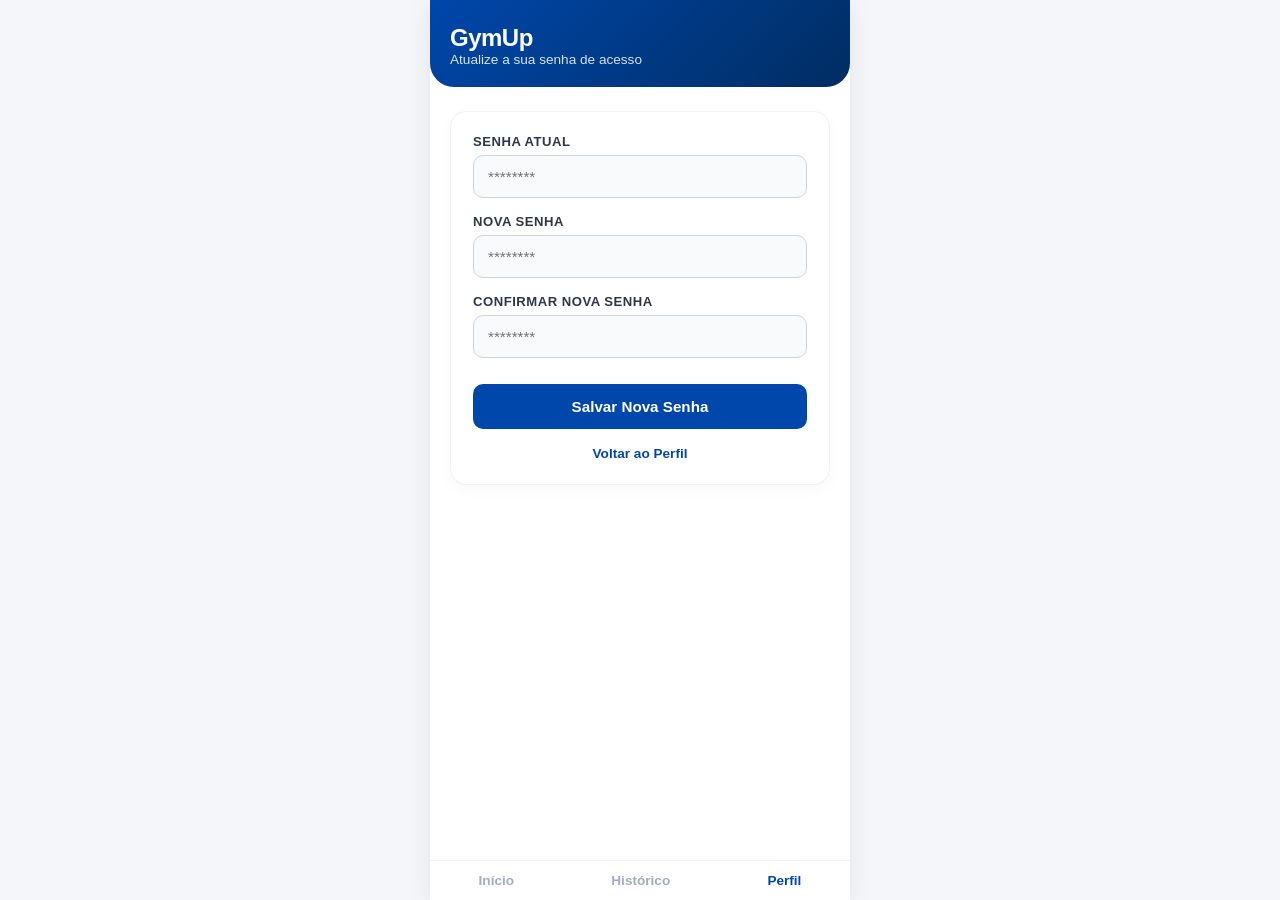
==== alterarSenha.html @ eb1a9b6b "Implementa sistema de votação, cálculo de tempo e autenticação" ====
﻿<!DOCTYPE html>
<html lang="pt-BR">
<head>
    <meta charset="UTF-8">
    <meta name="viewport" content="width=device-width, initial-scale=1.0">
    <title>GymUp - Alterar Senha</title>
    <link rel="stylesheet" href="style.css">
</head>
<body>

    <div class="app-container">
        <header class="app-header dashboard-header">
            <div class="logo-container" style="justify-content: flex-start; margin-bottom: 0;">
                <h1>GymUp</h1>
            </div>
            <p>Atualize a sua senha de acesso</p>
        </header>

        <main class="app-content">
            <div class="search-card">
                <!-- Caixa de Alerta Dinâmica para Feedback -->
                <div id="alerta-feedback" class="alerta-feedback"></div>

                <form action="processar_alterar_senha.php" method="POST">
                    <div class="input-group">
                        <label for="senha_atual">Senha Atual</label>
                        <input type="password" id="senha_atual" name="senha_atual" placeholder="********" required>
                    </div>

                    <div class="input-group">
                        <label for="nova_senha">Nova Senha</label>
                        <input type="password" id="nova_senha" name="nova_senha" placeholder="********" required>
                    </div>

                    <div class="input-group">
                        <label for="confirma_nova_senha">Confirmar Nova Senha</label>
                        <input type="password" id="confirma_nova_senha" name="confirma_nova_senha" placeholder="********" required>
                    </div>

                    <button type="submit" class="btn-primary" style="margin-top: 10px;">Salvar Nova Senha</button>
                </form>

                <div class="card-footer-link" style="margin-top: 15px;">
                    <a href="perfil.html">Voltar ao Perfil</a>
                </div>
            </div>
        </main>

        <nav class="bottom-nav">
            <a href="index.html" class="nav-item">Início</a>
            <a href="historico.html" class="nav-item">Histórico</a>
            <a href="perfil.html" class="nav-item active">Perfil</a>
        </nav>
    </div>

    <script>// Script para ler a URL e exibir o alerta correto estilizado pelo style.css
        const urlParams = new URLSearchParams(window.location.search);
        const status = urlParams.get('status');
        const alertaBox = document.getElementById('alerta-feedback');

        if (status === 'sucesso') {
            alertaBox.style.display = 'block';
            alertaBox.className = 'alerta-feedback sucesso';
            alertaBox.innerText = 'Senha alterada e salva com sucesso no banco de dados!';
        }
        else if (status === 'senha_incorreta') {
            alertaBox.style.display = 'block';
            alertaBox.className = 'alerta-feedback erro';
            alertaBox.innerText = 'Atenção: A senha atual está incorreta.';
        }
        else if (status === 'erro_coincidencia') {
            alertaBox.style.display = 'block';
            alertaBox.className = 'alerta-feedback erro';
            alertaBox.innerText = 'Atenção: As novas senhas digitadas não coincidem.';
        }</script>
</body>
</html>
---- style.css ----
* {
    box-sizing: border-box;
    margin: 0;
    padding: 0;
    font-family: -apple-system, BlinkMacSystemFont, "Segoe UI", Roboto, Helvetica, Arial, sans-serif;
}

body {
    background-color: #f4f6f9;
    color: #1a1a1a;
    display: flex;
    justify-content: center;
    align-items: center;
    min-height: 100vh;
}

/* Moldura Mobile tipo App */
.app-container {
    width: 100%;
    max-width: 420px;
    height: 100vh;
    background-color: #ffffff;
    display: flex;
    flex-direction: column;
    justify-content: space-between;
    box-shadow: 0 4px 24px rgba(0, 0, 0, 0.08);
}

/* Cabe�alho Estilo TotalPass (Azul corporativo en�rgico / Fitness) */
.app-header {
    background: linear-gradient(135deg, #0047AB, #002D62);
    color: white;
    padding: 30px 20px 25px 20px;
    text-align: center;
    border-bottom-left-radius: 24px;
    border-bottom-right-radius: 24px;
}

.dashboard-header {
    text-align: left;
    padding: 24px 20px 20px 20px;
}

/* Container do Logotipo */
.logo-container {
    display: flex;
    align-items: center;
    justify-content: center;
    gap: 10px;
    margin-bottom: 6px;
}

.app-logo {
    width: 32px;
    height: 32px;
    object-fit: contain;
}

.app-header h1 {
    font-size: 1.5rem;
    font-weight: 700;
    letter-spacing: -0.5px;
}

.app-header p {
    font-size: 0.85rem;
    opacity: 0.85;
    font-weight: 400;
}

/* �rea de Conte�do */
.app-content {
    flex: 1;
    padding: 24px 20px;
    overflow-y: auto;
}

/* Cart�es */
.search-card {
    background: #ffffff;
    padding: 22px;
    border-radius: 16px;
    box-shadow: 0 4px 16px rgba(0, 0, 0, 0.03);
    border: 1px solid #edf2f7;
}

.card-instruction {
    font-size: 0.88rem;
    color: #4a5568;
    margin-bottom: 20px;
    line-height: 1.5;
}

.input-group {
    margin-bottom: 16px;
}

    .input-group label {
        display: block;
        font-size: 0.82rem;
        font-weight: 600;
        color: #2d3748;
        margin-bottom: 6px;
        text-transform: uppercase;
        letter-spacing: 0.5px;
    }

    .input-group input {
        width: 100%;
        padding: 12px 14px;
        border: 1px solid #cbd5e0;
        border-radius: 10px;
        font-size: 0.95rem;
        outline: none;
        transition: all 0.2s ease;
        background-color: #f8fafc;
        color: #1a202c;
    }

        .input-group input:focus {
            border-color: #0047AB;
            background-color: #fff;
            box-shadow: 0 0 0 3px rgba(0, 71, 171, 0.12);
        }

.forgot-password {
    text-align: right;
    margin-bottom: 18px;
}

    .forgot-password a, .card-footer-link a {
        font-size: 0.85rem;
        color: #0047AB;
        text-decoration: none;
        font-weight: 600;
    }

        .forgot-password a:hover, .card-footer-link a:hover {
            text-decoration: underline;
        }

.card-footer-link {
    text-align: center;
    margin-top: 20px;
}

    .card-footer-link p {
        font-size: 0.85rem;
        color: #718096;
    }

/* Bot�o principal s�lido e elegante */
.btn-primary {
    width: 100%;
    background-color: #0047AB;
    color: white;
    border: none;
    padding: 14px;
    border-radius: 10px;
    font-size: 0.95rem;
    font-weight: 600;
    cursor: pointer;
    transition: background-color 0.2s, transform 0.1s;
}

    .btn-primary:hover {
        background-color: #003380;
    }

    .btn-primary:active {
        transform: scale(0.98);
    }

/* Cards de Resultados de Academias */
.results-area {
    margin-top: 20px;
}

.academia-card {
    display: flex;
    justify-content: space-between;
    align-items: center;
    background: #f8fafc;
    padding: 16px;
    border-radius: 12px;
    border: 1px solid #e2e8f0;
    margin-bottom: 12px;
}

    .academia-card h3 {
        font-size: 0.95rem;
        color: #1a202c;
        font-weight: 600;
    }

    .academia-card p {
        font-size: 0.8rem;
        color: #718096;
        margin-top: 2px;
    }

/* Badges de Lota��o */
.status-badge {
    font-size: 0.75rem;
    font-weight: 600;
    padding: 5px 10px;
    border-radius: 20px;
    display: inline-block;
    margin-top: 6px;
}

    .status-badge.verde {
        background: #def7ec;
        color: #03543f;
    }

    .status-badge.amarelo {
        background: #fef08a;
        color: #713f12;
    }

    .status-badge.vermelho, .status-badge.lotado {
        background: #fde8e8;
        color: #9b1c1c;
    }

    .status-badge.cinza {
        background: #f1f5f9;
        color: #475569;
    }

.btn-avaliar {
    background-color: #057a55;
    color: white;
    border: none;
    padding: 8px 14px;
    border-radius: 8px;
    font-size: 0.82rem;
    font-weight: 600;
    cursor: pointer;
    transition: background 0.2s;
}

    .btn-avaliar:hover {
        background-color: #046c4e;
    }

/* Barra de Navega��o Inferior */
.bottom-nav {
    display: flex;
    justify-content: space-around;
    background: #ffffff;
    border-top: 1px solid #edf2f7;
    padding: 12px 0;
}

.nav-item {
    text-decoration: none;
    color: #a0aec0;
    font-size: 0.85rem;
    font-weight: 600;
    transition: color 0.2s;
}

    .nav-item.active {
        color: #0047AB;
    }

/* Estilos para o Modal Personalizado de Avalia��o */
.modal-overlay {
    position: fixed;
    top: 0;
    left: 0;
    width: 100%;
    height: 100%;
    background-color: rgba(0, 0, 0, 0.6);
    display: flex;
    justify-content: center;
    align-items: center;
    z-index: 1000;
    padding: 20px;
    backdrop-filter: blur(2px);
}

.modal-card {
    background: #ffffff;
    width: 100%;
    max-width: 360px;
    padding: 24px;
    border-radius: 16px;
    box-shadow: 0 10px 25px rgba(0, 0, 0, 0.15);
    text-align: center;
    animation: modalScaleUp 0.2s ease-out;
}

@keyframes modalScaleUp {
    from {
        transform: scale(0.9);
        opacity: 0;
    }

    to {
        transform: scale(1);
        opacity: 1;
    }
}

.modal-card h3 {
    font-size: 1.2rem;
    color: #1a202c;
    margin-bottom: 8px;
    font-weight: 700;
}

.modal-card p {
    font-size: 0.88rem;
    color: #4a5568;
    margin-bottom: 20px;
    line-height: 1.4;
}

.opcoes-voto {
    display: flex;
    flex-direction: column;
    gap: 10px;
    margin-bottom: 16px;
}

.btn-opcao {
    width: 100%;
    padding: 12px 16px;
    border: 1px solid #e2e8f0;
    border-radius: 10px;
    font-size: 0.95rem;
    font-weight: 600;
    cursor: pointer;
    display: flex;
    align-items: center;
    justify-content: flex-start;
    gap: 12px;
    transition: all 0.2s ease;
    background-color: #f8fafc;
    color: #2d3748;
}

    .btn-opcao:hover {
        transform: translateY(-1px);
        box-shadow: 0 4px 12px rgba(0,0,0,0.05);
    }

    .btn-opcao.verde:hover {
        background-color: #def7ec;
        border-color: #81e6d9;
        color: #03543f;
    }

    .btn-opcao.amarelo:hover {
        background-color: #fef08a;
        border-color: #fde047;
        color: #713f12;
    }

    .btn-opcao.vermelho:hover {
        background-color: #fde8e8;
        border-color: #fca5a5;
        color: #9b1c1c;
    }

.btn-fechar-modal {
    background: transparent;
    border: none;
    color: #718096;
    font-size: 0.88rem;
    font-weight: 600;
    cursor: pointer;
    padding: 8px;
    width: 100%;
    margin-top: 4px;
}

    .btn-fechar-modal:hover {
        color: #1a202c;
    }

/* Hist�rico */
.historico-item {
    border-bottom: 1px solid #edf2f7;
    padding: 12px 0;
}

    .historico-item:last-child {
        border-bottom: none;
        padding-bottom: 0;
    }

.historico-titulo {
    font-size: 0.9rem;
    color: #2d3748;
    font-weight: 600;
}

.historico-detalhe {
    font-size: 0.78rem;
    color: #718096;
    margin-top: 2px;
}

.historico-data {
    font-size: 0.72rem;
    color: #a0aec0;
    display: block;
    margin-top: 4px;
}

/* Perfil */
.perfil-avatar-container {
    text-align: center;
    margin-bottom: 20px;
}

.perfil-avatar {
    width: 64px;
    height: 64px;
    background: #e2e8f0;
    border-radius: 50%;
    margin: 0 auto 10px auto;
    display: flex;
    align-items: center;
    justify-content: center;
    font-size: 1.5rem;
    color: #4a5568;
    font-weight: bold;
}

.perfil-nome {
    font-size: 1.1rem;
    color: #1a202c;
    font-weight: 700;
}

.perfil-email {
    font-size: 0.82rem;
    color: #718096;
}

.perfil-acoes {
    display: flex;
    flex-direction: column;
    gap: 10px;
}

.btn-secundario {
    width: 100%;
    background-color: #e2e8f0;
    color: #2d3748;
    border: none;
    padding: 14px;
    border-radius: 10px;
    font-size: 0.95rem;
    font-weight: 600;
    cursor: pointer;
    text-align: center;
    text-decoration: none;
    display: block;
    transition: background-color 0.2s;
}

    .btn-secundario:hover {
        background-color: #cbd5e0;
    }

.btn-perigo {
    width: 100%;
    background-color: #fee2e2;
    color: #991b1b;
    border: none;
    padding: 14px;
    border-radius: 10px;
    font-size: 0.95rem;
    font-weight: 600;
    cursor: pointer;
    text-align: center;
    text-decoration: none;
    display: block;
    transition: background-color 0.2s;
}

    .btn-perigo:hover {
        background-color: #fecaca;
    }
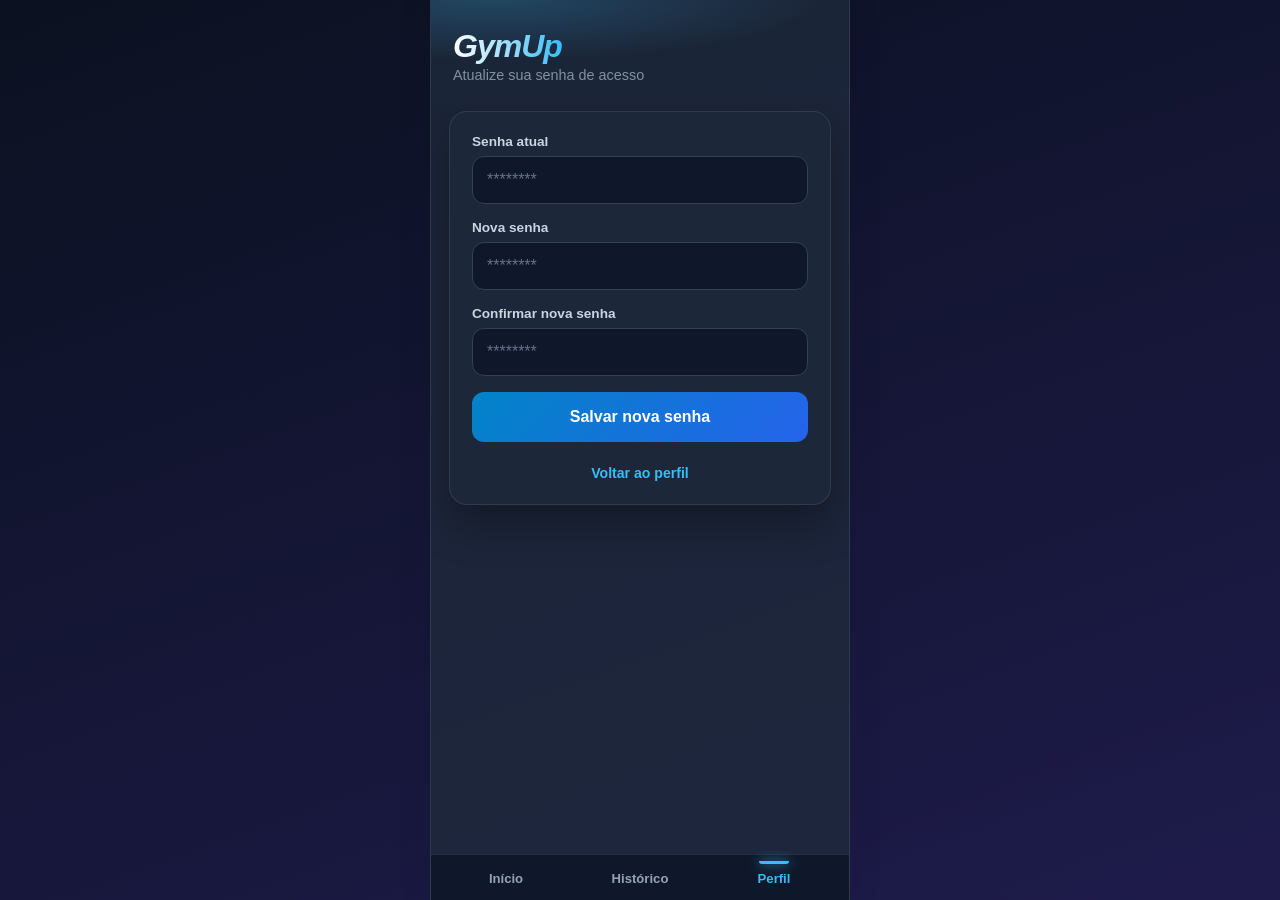
==== commit 63661e19: "Melhorei o layout e comecei a mexer no PWA (pwa.js)" ====
--- a/alterarSenha.html
+++ b/alterarSenha.html
@@ -1,48 +1,48 @@
 ﻿<!DOCTYPE html>
 <html lang="pt-BR">
+
 <head>
     <meta charset="UTF-8">
     <meta name="viewport" content="width=device-width, initial-scale=1.0">
+    <meta name="theme-color" content="#0f172a">
+    <meta name="apple-mobile-web-app-capable" content="yes">
+    <meta name="apple-mobile-web-app-status-bar-style" content="black-translucent">
+    <link rel="apple-touch-icon" href="icon.png">
+    <link rel="stylesheet" href="style.css">
     <title>GymUp - Alterar Senha</title>
-    <link rel="stylesheet" href="style.css">
 </head>
+
 <body>
-
     <div class="app-container">
         <header class="app-header dashboard-header">
-            <div class="logo-container" style="justify-content: flex-start; margin-bottom: 0;">
+            <div class="logo-container">
                 <h1>GymUp</h1>
             </div>
-            <p>Atualize a sua senha de acesso</p>
+            <p>Atualize sua senha de acesso</p>
         </header>
 
         <main class="app-content">
             <div class="search-card">
-                <!-- Caixa de Alerta Dinâmica para Feedback -->
                 <div id="alerta-feedback" class="alerta-feedback"></div>
-
                 <form action="processar_alterar_senha.php" method="POST">
                     <div class="input-group">
-                        <label for="senha_atual">Senha Atual</label>
-                        <input type="password" id="senha_atual" name="senha_atual" placeholder="********" required>
+                        <label for="senha_atual">Senha atual</label>
+                        <input type="password" id="senha_atual" name="senha_atual" placeholder="********"
+                            autocomplete="current-password" required>
                     </div>
-
                     <div class="input-group">
-                        <label for="nova_senha">Nova Senha</label>
-                        <input type="password" id="nova_senha" name="nova_senha" placeholder="********" required>
+                        <label for="nova_senha">Nova senha</label>
+                        <input type="password" id="nova_senha" name="nova_senha" placeholder="********"
+                            autocomplete="new-password" required>
                     </div>
-
                     <div class="input-group">
-                        <label for="confirma_nova_senha">Confirmar Nova Senha</label>
-                        <input type="password" id="confirma_nova_senha" name="confirma_nova_senha" placeholder="********" required>
+                        <label for="confirma_nova_senha">Confirmar nova senha</label>
+                        <input type="password" id="confirma_nova_senha" name="confirma_nova_senha"
+                            placeholder="********" autocomplete="new-password" required>
                     </div>
-
-                    <button type="submit" class="btn-primary" style="margin-top: 10px;">Salvar Nova Senha</button>
+                    <button type="submit" class="btn-primary">Salvar nova senha</button>
                 </form>
-
-                <div class="card-footer-link" style="margin-top: 15px;">
-                    <a href="perfil.html">Voltar ao Perfil</a>
-                </div>
+                <div class="card-footer-link"><a href="perfil.html">Voltar ao perfil</a></div>
             </div>
         </main>
 
@@ -52,26 +52,15 @@
             <a href="perfil.html" class="nav-item active">Perfil</a>
         </nav>
     </div>
+    <script>
+        const status = new URLSearchParams(window.location.search).get("status");
+        const aviso = document.getElementById("alerta-feedback");
+        function mostrar(tipo, texto) { aviso.className = "alerta-feedback " + tipo; aviso.textContent = texto; }
+        if (status === "sucesso") mostrar("sucesso", "Senha alterada com sucesso!");
+        else if (status === "senha_incorreta") mostrar("erro", "A senha atual está incorreta.");
+        else if (status === "erro_coincidencia") mostrar("erro", "As novas senhas não coincidem.");
+    </script>
+    <script src="pwa.js"></script>
+</body>
 
-    <script>// Script para ler a URL e exibir o alerta correto estilizado pelo style.css
-        const urlParams = new URLSearchParams(window.location.search);
-        const status = urlParams.get('status');
-        const alertaBox = document.getElementById('alerta-feedback');
-
-        if (status === 'sucesso') {
-            alertaBox.style.display = 'block';
-            alertaBox.className = 'alerta-feedback sucesso';
-            alertaBox.innerText = 'Senha alterada e salva com sucesso no banco de dados!';
-        }
-        else if (status === 'senha_incorreta') {
-            alertaBox.style.display = 'block';
-            alertaBox.className = 'alerta-feedback erro';
-            alertaBox.innerText = 'Atenção: A senha atual está incorreta.';
-        }
-        else if (status === 'erro_coincidencia') {
-            alertaBox.style.display = 'block';
-            alertaBox.className = 'alerta-feedback erro';
-            alertaBox.innerText = 'Atenção: As novas senhas digitadas não coincidem.';
-        }</script>
-</body>
 </html>
--- a/style.css
+++ b/style.css
@@ -1,490 +1,1415 @@
+:root {
+    --marca: #0047AB;
+    --marca-escura: #002D62;
+    --marca-clara: #e8f0fc;
+    --fundo: #f4f6f9;
+    --superficie: #fff;
+    --borda: #e2e8f0;
+    --texto: #1a202c;
+    --texto-2: #4a5568;
+    --texto-3: #718096;
+    --ok: #057a55;
+    --ok-bg: #def7ec;
+    --ok-tx: #03543f;
+    --med: #c27803;
+    --med-bg: #fef3c7;
+    --med-tx: #713f12;
+    --alto: #c81e1e;
+    --alto-bg: #fde8e8;
+    --alto-tx: #9b1c1c;
+    --raio: 14px;
+}
+
 * {
     box-sizing: border-box;
     margin: 0;
     padding: 0;
-    font-family: -apple-system, BlinkMacSystemFont, "Segoe UI", Roboto, Helvetica, Arial, sans-serif;
+    font-family: -apple-system, BlinkMacSystemFont, "Segoe UI", Roboto, Helvetica, Arial, sans-serif
 }
 
 body {
-    background-color: #f4f6f9;
-    color: #1a1a1a;
+    background: var(--fundo);
+    color: var(--texto);
     display: flex;
     justify-content: center;
-    align-items: center;
     min-height: 100vh;
-}
-
-/* Moldura Mobile tipo App */
+    min-height: 100dvh
+}
+
+:focus-visible {
+    outline: 3px solid rgba(0, 71, 171, .45);
+    outline-offset: 2px
+}
+
 .app-container {
     width: 100%;
     max-width: 420px;
-    height: 100vh;
-    background-color: #ffffff;
+    min-height: 100vh;
+    min-height: 100dvh;
+    background: var(--superficie);
     display: flex;
     flex-direction: column;
-    justify-content: space-between;
-    box-shadow: 0 4px 24px rgba(0, 0, 0, 0.08);
-}
-
-/* Cabe�alho Estilo TotalPass (Azul corporativo en�rgico / Fitness) */
+    box-shadow: 0 0 40px rgba(0, 0, 0, .06)
+}
+
+@media(max-width:420px) {
+    .app-container {
+        box-shadow: none
+    }
+}
+
 .app-header {
-    background: linear-gradient(135deg, #0047AB, #002D62);
-    color: white;
-    padding: 30px 20px 25px 20px;
+    background: linear-gradient(135deg, var(--marca), var(--marca-escura));
+    color: #fff;
+    padding: 32px 20px 26px;
     text-align: center;
-    border-bottom-left-radius: 24px;
-    border-bottom-right-radius: 24px;
+    border-radius: 0 0 24px 24px
 }
 
 .dashboard-header {
     text-align: left;
-    padding: 24px 20px 20px 20px;
-}
-
-/* Container do Logotipo */
+    padding: 24px 20px 22px
+}
+
 .logo-container {
     display: flex;
     align-items: center;
     justify-content: center;
     gap: 10px;
-    margin-bottom: 6px;
+    margin-bottom: 6px
+}
+
+.dashboard-header .logo-container {
+    justify-content: flex-start;
+    margin-bottom: 2px
 }
 
 .app-logo {
     width: 32px;
     height: 32px;
-    object-fit: contain;
+    object-fit: contain
 }
 
 .app-header h1 {
-    font-size: 1.5rem;
-    font-weight: 700;
-    letter-spacing: -0.5px;
+    font-size: 1.6rem;
+    font-weight: 800;
+    letter-spacing: -.6px
 }
 
 .app-header p {
-    font-size: 0.85rem;
-    opacity: 0.85;
-    font-weight: 400;
-}
-
-/* �rea de Conte�do */
+    font-size: .88rem;
+    opacity: .85
+}
+
+.app-header p:empty {
+    display: none
+}
+
 .app-content {
     flex: 1;
-    padding: 24px 20px;
-    overflow-y: auto;
-}
-
-/* Cart�es */
+    padding: 22px 18px;
+    overflow-y: auto
+}
+
 .search-card {
-    background: #ffffff;
+    background: var(--superficie);
     padding: 22px;
-    border-radius: 16px;
-    box-shadow: 0 4px 16px rgba(0, 0, 0, 0.03);
-    border: 1px solid #edf2f7;
+    border-radius: var(--raio);
+    border: 1px solid var(--borda)
+}
+
+.search-card h3 {
+    font-size: 1.02rem;
+    margin-bottom: 14px
 }
 
 .card-instruction {
-    font-size: 0.88rem;
-    color: #4a5568;
+    font-size: .9rem;
+    color: var(--texto-2);
     margin-bottom: 20px;
-    line-height: 1.5;
+    line-height: 1.5
 }
 
 .input-group {
-    margin-bottom: 16px;
-}
-
-    .input-group label {
-        display: block;
-        font-size: 0.82rem;
-        font-weight: 600;
-        color: #2d3748;
-        margin-bottom: 6px;
-        text-transform: uppercase;
-        letter-spacing: 0.5px;
-    }
-
-    .input-group input {
-        width: 100%;
-        padding: 12px 14px;
-        border: 1px solid #cbd5e0;
-        border-radius: 10px;
-        font-size: 0.95rem;
-        outline: none;
-        transition: all 0.2s ease;
-        background-color: #f8fafc;
-        color: #1a202c;
-    }
-
-        .input-group input:focus {
-            border-color: #0047AB;
-            background-color: #fff;
-            box-shadow: 0 0 0 3px rgba(0, 71, 171, 0.12);
-        }
+    margin-bottom: 16px
+}
+
+.input-group label {
+    display: block;
+    font-size: .85rem;
+    font-weight: 600;
+    color: var(--texto-2);
+    margin-bottom: 6px
+}
+
+.input-group input,
+.input-group select {
+    width: 100%;
+    min-height: 46px;
+    padding: 11px 14px;
+    border: 1px solid #cbd5e0;
+    border-radius: 10px;
+    font-size: 1rem;
+    background: #f8fafc;
+    color: var(--texto);
+    transition: border-color .2s, box-shadow .2s
+}
+
+.input-group input:focus,
+.input-group select:focus {
+    outline: none;
+    border-color: var(--marca);
+    background: #fff;
+    box-shadow: 0 0 0 3px rgba(0, 71, 171, .14)
+}
 
 .forgot-password {
     text-align: right;
-    margin-bottom: 18px;
-}
-
-    .forgot-password a, .card-footer-link a {
-        font-size: 0.85rem;
-        color: #0047AB;
-        text-decoration: none;
-        font-weight: 600;
-    }
-
-        .forgot-password a:hover, .card-footer-link a:hover {
-            text-decoration: underline;
-        }
+    margin-bottom: 18px
+}
+
+.forgot-password a,
+.card-footer-link a {
+    font-size: .88rem;
+    color: var(--marca);
+    text-decoration: none;
+    font-weight: 600
+}
+
+.forgot-password a:hover,
+.card-footer-link a:hover {
+    text-decoration: underline
+}
 
 .card-footer-link {
     text-align: center;
-    margin-top: 20px;
-}
-
-    .card-footer-link p {
-        font-size: 0.85rem;
-        color: #718096;
+    margin-top: 20px
+}
+
+.card-footer-link p {
+    font-size: .88rem;
+    color: var(--texto-3)
+}
+
+.btn-primary,
+.btn-secundario,
+.btn-perigo {
+    width: 100%;
+    min-height: 48px;
+    padding: 13px;
+    border: none;
+    border-radius: 12px;
+    font-size: 1rem;
+    font-weight: 600;
+    cursor: pointer;
+    text-align: center;
+    text-decoration: none;
+    display: flex;
+    align-items: center;
+    justify-content: center;
+    transition: background-color .2s, transform .1s
+}
+
+.btn-primary {
+    background: var(--marca);
+    color: #fff
+}
+
+.btn-primary:hover {
+    background: #003380
+}
+
+.btn-secundario {
+    background: #e2e8f0;
+    color: #2d3748
+}
+
+.btn-secundario:hover {
+    background: #cbd5e0
+}
+
+.btn-perigo {
+    background: var(--alto-bg);
+    color: var(--alto-tx)
+}
+
+.btn-perigo:hover {
+    background: #fecaca
+}
+
+.btn-primary:active,
+.btn-secundario:active,
+.btn-perigo:active {
+    transform: scale(.98)
+}
+
+/* Resultados */
+.results-area {
+    margin-top: 16px
+}
+
+.academia-card {
+    background: var(--superficie);
+    border: 1px solid var(--borda);
+    border-radius: var(--raio);
+    padding: 16px;
+    margin-bottom: 12px
+}
+
+.academia-topo {
+    display: flex;
+    justify-content: space-between;
+    align-items: flex-start;
+    gap: 12px
+}
+
+.academia-card h3,
+.academia-card h4 {
+    font-size: 1rem;
+    font-weight: 700
+}
+
+.academia-card p {
+    font-size: .82rem;
+    color: var(--texto-3);
+    margin-top: 2px
+}
+
+.status-badge {
+    font-size: .78rem;
+    font-weight: 600;
+    padding: 4px 10px;
+    border-radius: 20px;
+    white-space: nowrap
+}
+
+.status-badge.verde {
+    background: var(--ok-bg);
+    color: var(--ok-tx)
+}
+
+.status-badge.amarelo {
+    background: var(--med-bg);
+    color: var(--med-tx)
+}
+
+.status-badge.vermelho,
+.status-badge.lotado {
+    background: var(--alto-bg);
+    color: var(--alto-tx)
+}
+
+.status-badge.cinza {
+    background: #f1f5f9;
+    color: #475569
+}
+
+/* Medidor de lotação: o elemento de destaque */
+.medidor {
+    display: flex;
+    gap: 4px;
+    margin: 14px 0 4px
+}
+
+.medidor span {
+    flex: 1;
+    height: 8px;
+    border-radius: 4px;
+    background: #e2e8f0
+}
+
+.medidor.n1 span:nth-child(-n+1) {
+    background: var(--ok)
+}
+
+.medidor.n2 span:nth-child(-n+2) {
+    background: var(--med)
+}
+
+.medidor.n3 span {
+    background: var(--alto)
+}
+
+.voto {
+    border-top: 1px solid #edf2f7;
+    margin-top: 14px;
+    padding-top: 12px
+}
+
+.voto-titulo {
+    font-size: .8rem;
+    font-weight: 600;
+    color: var(--texto-2);
+    margin-bottom: 8px
+}
+
+.voto-botoes {
+    display: grid;
+    grid-template-columns: repeat(3, 1fr);
+    gap: 8px
+}
+
+.voto-botoes button {
+    min-height: 44px;
+    border: 1px solid var(--borda);
+    border-radius: 10px;
+    background: #f8fafc;
+    font-size: .85rem;
+    font-weight: 600;
+    color: #2d3748;
+    cursor: pointer;
+    transition: background .2s, border-color .2s
+}
+
+.voto-botoes button:disabled {
+    opacity: .6;
+    cursor: wait
+}
+
+.voto-botoes .v-baixo:hover {
+    background: var(--ok-bg);
+    border-color: #84e1bc;
+    color: var(--ok-tx)
+}
+
+.voto-botoes .v-moderado:hover {
+    background: var(--med-bg);
+    border-color: #fde047;
+    color: var(--med-tx)
+}
+
+.voto-botoes .v-alto:hover {
+    background: var(--alto-bg);
+    border-color: #fca5a5;
+    color: var(--alto-tx)
+}
+
+.caixa-vazia {
+    background: #f8fafc;
+    border: 2px dashed #cbd5e1;
+    padding: 16px;
+    border-radius: 12px;
+    text-align: center;
+    margin: 16px 0 20px
+}
+
+.caixa-vazia p {
+    color: var(--texto-2);
+    font-size: .9rem;
+    margin-bottom: 8px
+}
+
+.caixa-vazia a {
+    color: var(--marca);
+    font-weight: 600
+}
+
+.msg-centro {
+    text-align: center;
+    color: var(--texto-3);
+    padding: 20px;
+    font-size: .9rem
+}
+
+.msg-centro.erro {
+    color: var(--alto-tx)
+}
+
+/* Avisos */
+.alerta-feedback {
+    display: none;
+    margin-bottom: 16px;
+    padding: 12px;
+    border-radius: 10px;
+    font-size: .88rem;
+    font-weight: 600;
+    text-align: center
+}
+
+.alerta-feedback.sucesso {
+    display: block;
+    background: var(--ok-bg);
+    color: var(--ok-tx)
+}
+
+.alerta-feedback.erro {
+    display: block;
+    background: var(--alto-bg);
+    color: var(--alto-tx)
+}
+
+.toast {
+    position: fixed;
+    left: 50%;
+    bottom: 84px;
+    transform: translateX(-50%);
+    background: var(--texto);
+    color: #fff;
+    padding: 12px 18px;
+    border-radius: 12px;
+    font-size: .88rem;
+    font-weight: 600;
+    z-index: 2000;
+    max-width: 90%;
+    animation: toast .25s ease-out
+}
+
+.toast.erro {
+    background: var(--alto-tx)
+}
+
+@keyframes toast {
+    from {
+        opacity: 0;
+        transform: translate(-50%, 8px)
     }
 
-/* Bot�o principal s�lido e elegante */
-.btn-primary {
-    width: 100%;
-    background-color: #0047AB;
-    color: white;
-    border: none;
-    padding: 14px;
+    to {
+        opacity: 1;
+        transform: translate(-50%, 0)
+    }
+}
+
+/* Navegação inferior */
+.bottom-nav {
+    position: sticky;
+    bottom: 0;
+    display: flex;
+    background: #fff;
+    border-top: 1px solid #edf2f7;
+    padding: 6px 8px calc(6px + env(safe-area-inset-bottom, 0px))
+}
+
+.nav-item {
+    flex: 1;
+    text-align: center;
+    text-decoration: none;
+    color: #8794a8;
+    font-size: .82rem;
+    font-weight: 600;
+    padding: 10px 0 8px;
     border-radius: 10px;
-    font-size: 0.95rem;
-    font-weight: 600;
-    cursor: pointer;
-    transition: background-color 0.2s, transform 0.1s;
-}
-
-    .btn-primary:hover {
-        background-color: #003380;
-    }
-
-    .btn-primary:active {
-        transform: scale(0.98);
-    }
-
-/* Cards de Resultados de Academias */
-.results-area {
-    margin-top: 20px;
-}
-
-.academia-card {
+    position: relative;
+    transition: color .2s
+}
+
+.nav-item.active {
+    color: var(--marca)
+}
+
+.nav-item.active::before {
+    content: "";
+    position: absolute;
+    top: 0;
+    left: 50%;
+    width: 28px;
+    height: 3px;
+    margin-left: -14px;
+    border-radius: 0 0 3px 3px;
+    background: var(--marca)
+}
+
+/* Histórico */
+.historico-item {
+    border-bottom: 1px solid #edf2f7;
+    padding: 14px 0
+}
+
+.historico-item:first-of-type {
+    padding-top: 0
+}
+
+.historico-item:last-child {
+    border-bottom: none;
+    padding-bottom: 0
+}
+
+.historico-topo {
     display: flex;
     justify-content: space-between;
     align-items: center;
-    background: #f8fafc;
-    padding: 16px;
-    border-radius: 12px;
-    border: 1px solid #e2e8f0;
-    margin-bottom: 12px;
-}
-
-    .academia-card h3 {
-        font-size: 0.95rem;
-        color: #1a202c;
-        font-weight: 600;
-    }
-
-    .academia-card p {
-        font-size: 0.8rem;
-        color: #718096;
-        margin-top: 2px;
-    }
-
-/* Badges de Lota��o */
-.status-badge {
-    font-size: 0.75rem;
-    font-weight: 600;
-    padding: 5px 10px;
-    border-radius: 20px;
-    display: inline-block;
-    margin-top: 6px;
-}
-
-    .status-badge.verde {
-        background: #def7ec;
-        color: #03543f;
-    }
-
-    .status-badge.amarelo {
-        background: #fef08a;
-        color: #713f12;
-    }
-
-    .status-badge.vermelho, .status-badge.lotado {
-        background: #fde8e8;
-        color: #9b1c1c;
-    }
-
-    .status-badge.cinza {
-        background: #f1f5f9;
-        color: #475569;
-    }
-
-.btn-avaliar {
-    background-color: #057a55;
-    color: white;
+    gap: 10px
+}
+
+.historico-titulo {
+    font-size: .95rem;
+    font-weight: 600
+}
+
+.historico-detalhe {
+    font-size: .8rem;
+    color: var(--texto-3);
+    margin-top: 3px
+}
+
+.historico-data {
+    font-size: .75rem;
+    color: #a0aec0;
+    display: block;
+    margin-top: 4px
+}
+
+/* Perfil */
+.perfil-centro {
+    text-align: center
+}
+
+.perfil-avatar {
+    width: 76px;
+    height: 76px;
+    background: var(--marca-clara);
+    color: var(--marca);
+    border-radius: 50%;
+    margin: 0 auto 14px;
+    display: flex;
+    align-items: center;
+    justify-content: center;
+    font-size: 2rem
+}
+
+.perfil-centro p {
+    color: var(--texto-3);
+    font-size: .9rem;
+    margin-bottom: 24px
+}
+
+.perfil-acoes {
+    display: flex;
+    flex-direction: column;
+    gap: 12px
+}
+
+.perfil-acoes hr {
     border: none;
-    padding: 8px 14px;
-    border-radius: 8px;
-    font-size: 0.82rem;
-    font-weight: 600;
-    cursor: pointer;
-    transition: background 0.2s;
-}
-
-    .btn-avaliar:hover {
-        background-color: #046c4e;
-    }
-
-/* Barra de Navega��o Inferior */
-.bottom-nav {
-    display: flex;
-    justify-content: space-around;
-    background: #ffffff;
     border-top: 1px solid #edf2f7;
-    padding: 12px 0;
-}
-
-.nav-item {
+    margin: 6px 0
+}
+
+.link-sair {
+    color: var(--alto-tx);
+    font-weight: 600;
     text-decoration: none;
-    color: #a0aec0;
-    font-size: 0.85rem;
-    font-weight: 600;
-    transition: color 0.2s;
-}
-
-    .nav-item.active {
-        color: #0047AB;
-    }
-
-/* Estilos para o Modal Personalizado de Avalia��o */
+    padding: 10px
+}
+
+.confirmacao-acoes {
+    display: flex;
+    gap: 10px;
+    margin-top: 20px
+}
+
+.confirmacao-acoes>* {
+    flex: 1
+}
+
+.icone-alerta {
+    font-size: 2.4rem;
+    margin-bottom: 10px
+}
+
+/* Compatibilidade com telas antigas (modal do JS anterior) */
 .modal-overlay {
     position: fixed;
-    top: 0;
-    left: 0;
-    width: 100%;
-    height: 100%;
-    background-color: rgba(0, 0, 0, 0.6);
+    inset: 0;
+    background: rgba(0, 0, 0, .6);
     display: flex;
     justify-content: center;
     align-items: center;
     z-index: 1000;
-    padding: 20px;
-    backdrop-filter: blur(2px);
+    padding: 20px
 }
 
 .modal-card {
-    background: #ffffff;
+    background: #fff;
     width: 100%;
     max-width: 360px;
     padding: 24px;
     border-radius: 16px;
-    box-shadow: 0 10px 25px rgba(0, 0, 0, 0.15);
-    text-align: center;
-    animation: modalScaleUp 0.2s ease-out;
-}
-
-@keyframes modalScaleUp {
-    from {
-        transform: scale(0.9);
-        opacity: 0;
-    }
-
-    to {
-        transform: scale(1);
-        opacity: 1;
-    }
-}
-
-.modal-card h3 {
-    font-size: 1.2rem;
-    color: #1a202c;
-    margin-bottom: 8px;
-    font-weight: 700;
-}
-
-.modal-card p {
-    font-size: 0.88rem;
-    color: #4a5568;
-    margin-bottom: 20px;
-    line-height: 1.4;
+    text-align: center
 }
 
 .opcoes-voto {
     display: flex;
     flex-direction: column;
     gap: 10px;
-    margin-bottom: 16px;
+    margin: 16px 0
 }
 
 .btn-opcao {
     width: 100%;
+    min-height: 46px;
     padding: 12px 16px;
-    border: 1px solid #e2e8f0;
+    border: 1px solid var(--borda);
     border-radius: 10px;
-    font-size: 0.95rem;
-    font-weight: 600;
+    font-weight: 600;
+    background: #f8fafc;
     cursor: pointer;
-    display: flex;
-    align-items: center;
-    justify-content: flex-start;
-    gap: 12px;
-    transition: all 0.2s ease;
-    background-color: #f8fafc;
-    color: #2d3748;
-}
-
-    .btn-opcao:hover {
-        transform: translateY(-1px);
-        box-shadow: 0 4px 12px rgba(0,0,0,0.05);
-    }
-
-    .btn-opcao.verde:hover {
-        background-color: #def7ec;
-        border-color: #81e6d9;
-        color: #03543f;
-    }
-
-    .btn-opcao.amarelo:hover {
-        background-color: #fef08a;
-        border-color: #fde047;
-        color: #713f12;
-    }
-
-    .btn-opcao.vermelho:hover {
-        background-color: #fde8e8;
-        border-color: #fca5a5;
-        color: #9b1c1c;
-    }
+    text-align: left
+}
 
 .btn-fechar-modal {
-    background: transparent;
+    background: none;
     border: none;
-    color: #718096;
-    font-size: 0.88rem;
+    color: var(--texto-3);
     font-weight: 600;
     cursor: pointer;
     padding: 8px;
+    width: 100%
+}
+
+@media(prefers-reduced-motion:reduce) {
+    * {
+        animation: none !important;
+        transition: none !important
+    }
+}
+
+/* ===== Tema esportivo (suave) ===== */
+:root {
+    --marca-escura: #001F4D;
+    --raio: 10px
+}
+
+.app-header {
+    border-radius: 0;
+    padding-bottom: 38px;
+    clip-path: polygon(0 0, 100% 0, 100% calc(100% - 14px), 0 100%)
+}
+
+.app-header h1 {
+    font-size: 2rem;
+    font-weight: 900;
+    font-style: italic;
+    letter-spacing: -1.2px
+}
+
+.app-content {
+    margin-top: -10px
+}
+
+.search-card h3 {
+    font-weight: 800
+}
+
+.input-group label {
+    font-weight: 700
+}
+
+.input-group input,
+.input-group select {
+    border-radius: 8px
+}
+
+.btn-primary {
+    border-radius: 8px;
+    font-weight: 800;
+    box-shadow: 0 4px 0 var(--marca-escura)
+}
+
+.btn-primary:active {
+    transform: translateY(3px);
+    box-shadow: 0 1px 0 var(--marca-escura)
+}
+
+.btn-secundario,
+.btn-perigo {
+    border-radius: 8px;
+    font-weight: 700
+}
+
+.academia-card {
+    border-left: 5px solid var(--marca)
+}
+
+.academia-card h3,
+.academia-card h4 {
+    font-weight: 800
+}
+
+.status-badge {
+    border-radius: 6px;
+    font-weight: 800
+}
+
+.medidor {
+    gap: 5px
+}
+
+.medidor span {
+    height: 11px;
+    border-radius: 2px;
+    transform: skewX(-22deg)
+}
+
+.voto-botoes button {
+    border-radius: 8px;
+    font-weight: 700
+}
+
+.nav-item {
+    font-weight: 700
+}
+
+.nav-item.active::before {
+    height: 4px;
+    width: 34px;
+    margin-left: -17px
+}
+
+/* ===== Tema escuro (sempre ativo) ===== */
+/* desfaz detalhes do tema claro que não combinam com o escuro */
+.app-header {
+    clip-path: none;
+    border-radius: 0
+}
+
+.app-content {
+    margin-top: 0
+}
+
+.btn-primary,
+.btn-primary:active {
+    box-shadow: none
+}
+
+.medidor span {
+    transform: none
+}
+
+:root {
+    --fundo: #0b1120;
+    --fundo-2: #1e1b4b;
+    --superficie: rgba(30, 41, 59, .85);
+    --superficie-2: #0f172a;
+    --borda: rgba(255, 255, 255, .09);
+    --borda-2: #334155;
+    --texto: #f8fafc;
+    --texto-2: #cbd5e1;
+    --texto-3: #94a3b8;
+    --acento: #38bdf8;
+    --acento-2: #2563eb;
+    --ok: #34d399;
+    --ok-bg: rgba(52, 211, 153, .14);
+    --med: #fbbf24;
+    --med-bg: rgba(251, 191, 36, .14);
+    --alto: #f87171;
+    --alto-bg: rgba(248, 113, 113, .15);
+}
+
+* {
+    box-sizing: border-box;
+    margin: 0;
+    padding: 0;
+    font-family: "Segoe UI", -apple-system, BlinkMacSystemFont, Roboto, Helvetica, Arial, sans-serif
+}
+
+body {
+    background: linear-gradient(160deg, var(--fundo) 0%, var(--fundo-2) 100%) fixed;
+    color: var(--texto);
+    display: flex;
+    justify-content: center;
+    min-height: 100vh;
+    min-height: 100dvh
+}
+
+:focus-visible {
+    outline: 3px solid rgba(56, 189, 248, .6);
+    outline-offset: 2px
+}
+
+a {
+    color: var(--acento)
+}
+
+.app-container {
     width: 100%;
-    margin-top: 4px;
-}
-
-    .btn-fechar-modal:hover {
-        color: #1a202c;
+    max-width: 420px;
+    min-height: 100vh;
+    min-height: 100dvh;
+    display: flex;
+    flex-direction: column;
+    border-inline: 1px solid var(--borda)
+}
+
+@media(max-width:420px) {
+    .app-container {
+        border-inline: none
     }
-
-/* Hist�rico */
-.historico-item {
-    border-bottom: 1px solid #edf2f7;
-    padding: 12px 0;
-}
-
-    .historico-item:last-child {
-        border-bottom: none;
-        padding-bottom: 0;
-    }
-
-.historico-titulo {
-    font-size: 0.9rem;
-    color: #2d3748;
-    font-weight: 600;
-}
-
-.historico-detalhe {
-    font-size: 0.78rem;
-    color: #718096;
-    margin-top: 2px;
-}
-
-.historico-data {
-    font-size: 0.72rem;
-    color: #a0aec0;
-    display: block;
-    margin-top: 4px;
-}
-
-/* Perfil */
-.perfil-avatar-container {
+}
+
+.app-header {
+    padding: 38px 22px 26px;
     text-align: center;
-    margin-bottom: 20px;
-}
-
-.perfil-avatar {
-    width: 64px;
-    height: 64px;
-    background: #e2e8f0;
-    border-radius: 50%;
-    margin: 0 auto 10px auto;
+    background: radial-gradient(120% 90% at 15% 0%, rgba(56, 189, 248, .22), transparent 65%)
+}
+
+.dashboard-header {
+    text-align: left;
+    padding: 28px 22px 20px
+}
+
+.logo-container {
     display: flex;
     align-items: center;
     justify-content: center;
-    font-size: 1.5rem;
-    color: #4a5568;
-    font-weight: bold;
-}
-
-.perfil-nome {
-    font-size: 1.1rem;
-    color: #1a202c;
+    gap: 10px;
+    margin-bottom: 6px
+}
+
+.dashboard-header .logo-container {
+    justify-content: flex-start;
+    margin-bottom: 2px
+}
+
+.app-logo {
+    width: 34px;
+    height: 34px;
+    object-fit: contain
+}
+
+.app-header h1 {
+    font-size: 2rem;
+    font-weight: 800;
+    letter-spacing: -1px;
+    background: linear-gradient(90deg, #fff, var(--acento));
+    -webkit-background-clip: text;
+    background-clip: text;
+    color: transparent;
+    display: inline-block
+}
+
+.app-header p {
+    font-size: .9rem;
+    color: var(--texto-3)
+}
+
+.app-header p:empty {
+    display: none
+}
+
+.app-content {
+    flex: 1;
+    padding: 8px 18px 24px;
+    overflow-y: auto
+}
+
+.search-card {
+    background: var(--superficie);
+    backdrop-filter: blur(10px);
+    padding: 22px;
+    border-radius: 18px;
+    border: 1px solid var(--borda);
+    box-shadow: 0 20px 40px rgba(0, 0, 0, .3)
+}
+
+.search-card h3 {
+    font-size: 1.05rem;
     font-weight: 700;
-}
-
-.perfil-email {
-    font-size: 0.82rem;
-    color: #718096;
-}
-
-.perfil-acoes {
-    display: flex;
-    flex-direction: column;
-    gap: 10px;
-}
-
-.btn-secundario {
+    margin-bottom: 14px
+}
+
+.card-instruction {
+    font-size: .9rem;
+    color: var(--texto-3);
+    margin-bottom: 20px;
+    line-height: 1.5
+}
+
+.input-group {
+    margin-bottom: 16px
+}
+
+.input-group label {
+    display: block;
+    font-size: .85rem;
+    font-weight: 600;
+    color: var(--texto-2);
+    margin-bottom: 7px
+}
+
+.input-group input,
+.input-group select {
     width: 100%;
-    background-color: #e2e8f0;
-    color: #2d3748;
+    min-height: 48px;
+    padding: 12px 14px;
+    background: var(--superficie-2);
+    border: 1px solid var(--borda-2);
+    border-radius: 12px;
+    color: var(--texto);
+    font-size: 1rem;
+    transition: border-color .2s, box-shadow .2s
+}
+
+.input-group input::placeholder {
+    color: #64748b
+}
+
+.input-group input:focus,
+.input-group select:focus {
+    outline: none;
+    border-color: var(--acento);
+    box-shadow: 0 0 0 4px rgba(56, 189, 248, .15)
+}
+
+.forgot-password {
+    text-align: right;
+    margin-bottom: 18px
+}
+
+.forgot-password a,
+.card-footer-link a {
+    font-size: .88rem;
+    color: var(--acento);
+    text-decoration: none;
+    font-weight: 600
+}
+
+.forgot-password a:hover,
+.card-footer-link a:hover {
+    color: #7dd3fc;
+    text-decoration: underline
+}
+
+.card-footer-link {
+    text-align: center;
+    margin-top: 22px
+}
+
+.card-footer-link p {
+    font-size: .9rem;
+    color: var(--texto-3)
+}
+
+.btn-primary,
+.btn-secundario,
+.btn-perigo {
+    width: 100%;
+    min-height: 50px;
+    padding: 13px;
     border: none;
-    padding: 14px;
-    border-radius: 10px;
-    font-size: 0.95rem;
+    border-radius: 12px;
+    font-size: 1rem;
     font-weight: 600;
     cursor: pointer;
     text-align: center;
     text-decoration: none;
+    display: flex;
+    align-items: center;
+    justify-content: center;
+    transition: transform .2s, box-shadow .2s, background .2s
+}
+
+.btn-primary {
+    background: linear-gradient(135deg, #0284c7, var(--acento-2));
+    color: #fff
+}
+
+.btn-primary:hover {
+    transform: translateY(-2px);
+    box-shadow: 0 8px 20px rgba(37, 99, 235, .4)
+}
+
+.btn-primary:active {
+    transform: translateY(0)
+}
+
+.btn-secundario {
+    background: rgba(148, 163, 184, .16);
+    color: var(--texto)
+}
+
+.btn-secundario:hover {
+    background: rgba(148, 163, 184, .26)
+}
+
+.btn-perigo {
+    background: var(--alto-bg);
+    color: var(--alto);
+    border: 1px solid rgba(248, 113, 113, .3)
+}
+
+.btn-perigo:hover {
+    background: rgba(248, 113, 113, .25)
+}
+
+/* Resultados */
+.results-area {
+    margin-top: 16px
+}
+
+.academia-card {
+    background: var(--superficie);
+    border: 1px solid var(--borda);
+    border-radius: 16px;
+    padding: 16px;
+    margin-bottom: 12px
+}
+
+.academia-topo {
+    display: flex;
+    justify-content: space-between;
+    align-items: flex-start;
+    gap: 12px
+}
+
+.academia-card h3,
+.academia-card h4 {
+    font-size: 1rem;
+    font-weight: 700
+}
+
+.academia-card p {
+    font-size: .82rem;
+    color: var(--texto-3);
+    margin-top: 2px
+}
+
+.status-badge {
+    font-size: .78rem;
+    font-weight: 700;
+    padding: 4px 11px;
+    border-radius: 20px;
+    white-space: nowrap
+}
+
+.status-badge.verde {
+    background: var(--ok-bg);
+    color: var(--ok)
+}
+
+.status-badge.amarelo {
+    background: var(--med-bg);
+    color: var(--med)
+}
+
+.status-badge.vermelho,
+.status-badge.lotado {
+    background: var(--alto-bg);
+    color: var(--alto)
+}
+
+.status-badge.cinza {
+    background: rgba(148, 163, 184, .15);
+    color: var(--texto-3)
+}
+
+.medidor {
+    display: flex;
+    gap: 5px;
+    margin: 14px 0 4px
+}
+
+.medidor span {
+    flex: 1;
+    height: 8px;
+    border-radius: 4px;
+    background: #334155
+}
+
+.medidor.n1 span:nth-child(-n+1) {
+    background: var(--ok);
+    box-shadow: 0 0 10px rgba(52, 211, 153, .5)
+}
+
+.medidor.n2 span:nth-child(-n+2) {
+    background: var(--med);
+    box-shadow: 0 0 10px rgba(251, 191, 36, .45)
+}
+
+.medidor.n3 span {
+    background: var(--alto);
+    box-shadow: 0 0 10px rgba(248, 113, 113, .5)
+}
+
+.voto {
+    border-top: 1px solid var(--borda);
+    margin-top: 14px;
+    padding-top: 12px
+}
+
+.voto-titulo {
+    font-size: .8rem;
+    font-weight: 600;
+    color: var(--texto-3);
+    margin-bottom: 8px
+}
+
+.voto-botoes {
+    display: grid;
+    grid-template-columns: repeat(3, 1fr);
+    gap: 8px
+}
+
+.voto-botoes button {
+    min-height: 44px;
+    border: 1px solid var(--borda-2);
+    border-radius: 10px;
+    background: var(--superficie-2);
+    font-size: .85rem;
+    font-weight: 600;
+    color: var(--texto-2);
+    cursor: pointer;
+    transition: background .2s, border-color .2s, color .2s
+}
+
+.voto-botoes button:disabled {
+    opacity: .5;
+    cursor: wait
+}
+
+.voto-botoes .v-baixo:hover {
+    background: var(--ok-bg);
+    border-color: var(--ok);
+    color: var(--ok)
+}
+
+.voto-botoes .v-moderado:hover {
+    background: var(--med-bg);
+    border-color: var(--med);
+    color: var(--med)
+}
+
+.voto-botoes .v-alto:hover {
+    background: var(--alto-bg);
+    border-color: var(--alto);
+    color: var(--alto)
+}
+
+.caixa-vazia {
+    border: 2px dashed var(--borda-2);
+    padding: 16px;
+    border-radius: 14px;
+    text-align: center;
+    margin: 16px 0 20px
+}
+
+.caixa-vazia p {
+    color: var(--texto-3);
+    font-size: .9rem;
+    margin-bottom: 8px
+}
+
+.caixa-vazia a {
+    font-weight: 600
+}
+
+.msg-centro {
+    text-align: center;
+    color: var(--texto-3);
+    padding: 20px;
+    font-size: .9rem
+}
+
+.msg-centro.erro {
+    color: var(--alto)
+}
+
+/* Avisos */
+.alerta-feedback {
+    display: none;
+    margin-bottom: 16px;
+    padding: 12px;
+    border-radius: 12px;
+    font-size: .88rem;
+    font-weight: 600;
+    text-align: center
+}
+
+.alerta-feedback.sucesso {
     display: block;
-    transition: background-color 0.2s;
-}
-
-    .btn-secundario:hover {
-        background-color: #cbd5e0;
+    background: var(--ok-bg);
+    color: var(--ok)
+}
+
+.alerta-feedback.erro {
+    display: block;
+    background: var(--alto-bg);
+    color: var(--alto)
+}
+
+.toast {
+    position: fixed;
+    left: 50%;
+    bottom: 88px;
+    transform: translateX(-50%);
+    background: #e2e8f0;
+    color: #0f172a;
+    padding: 12px 18px;
+    border-radius: 12px;
+    font-size: .88rem;
+    font-weight: 600;
+    z-index: 2000;
+    max-width: 90%;
+    box-shadow: 0 10px 30px rgba(0, 0, 0, .4);
+    animation: toast .25s ease-out
+}
+
+.toast.erro {
+    background: #fecaca;
+    color: #7f1d1d
+}
+
+@keyframes toast {
+    from {
+        opacity: 0;
+        transform: translate(-50%, 8px)
     }
 
-.btn-perigo {
-    width: 100%;
-    background-color: #fee2e2;
-    color: #991b1b;
-    border: none;
-    padding: 14px;
-    border-radius: 10px;
-    font-size: 0.95rem;
-    font-weight: 600;
-    cursor: pointer;
+    to {
+        opacity: 1;
+        transform: translate(-50%, 0)
+    }
+}
+
+/* Navegação inferior */
+.bottom-nav {
+    position: sticky;
+    bottom: 0;
+    display: flex;
+    background: rgba(15, 23, 42, .92);
+    backdrop-filter: blur(12px);
+    border-top: 1px solid var(--borda);
+    padding: 6px 8px calc(6px + env(safe-area-inset-bottom, 0px))
+}
+
+.nav-item {
+    flex: 1;
     text-align: center;
     text-decoration: none;
+    color: var(--texto-3);
+    font-size: .82rem;
+    font-weight: 600;
+    padding: 10px 0 8px;
+    position: relative;
+    transition: color .2s
+}
+
+.nav-item.active {
+    color: var(--acento)
+}
+
+.nav-item.active::before {
+    content: "";
+    position: absolute;
+    top: 0;
+    left: 50%;
+    width: 30px;
+    height: 3px;
+    margin-left: -15px;
+    border-radius: 0 0 3px 3px;
+    background: var(--acento);
+    box-shadow: 0 0 12px var(--acento)
+}
+
+/* Histórico */
+.historico-item {
+    border-bottom: 1px solid var(--borda);
+    padding: 14px 0
+}
+
+.historico-item:first-of-type {
+    padding-top: 0
+}
+
+.historico-item:last-child {
+    border-bottom: none;
+    padding-bottom: 0
+}
+
+.historico-topo {
+    display: flex;
+    justify-content: space-between;
+    align-items: center;
+    gap: 10px
+}
+
+.historico-titulo {
+    font-size: .95rem;
+    font-weight: 600
+}
+
+.historico-detalhe {
+    font-size: .8rem;
+    color: var(--texto-3);
+    margin-top: 3px
+}
+
+.historico-data {
+    font-size: .75rem;
+    color: #64748b;
     display: block;
-    transition: background-color 0.2s;
-}
-
-    .btn-perigo:hover {
-        background-color: #fecaca;
+    margin-top: 4px
+}
+
+/* Perfil */
+.perfil-centro {
+    text-align: center
+}
+
+.perfil-avatar {
+    width: 80px;
+    height: 80px;
+    border-radius: 50%;
+    margin: 0 auto 14px;
+    display: flex;
+    align-items: center;
+    justify-content: center;
+    font-size: 2rem;
+    background: var(--superficie-2);
+    border: 3px solid var(--acento);
+    box-shadow: 0 0 18px rgba(56, 189, 248, .3)
+}
+
+.perfil-centro p {
+    color: var(--texto-3);
+    font-size: .9rem;
+    margin-bottom: 24px
+}
+
+.perfil-acoes {
+    display: flex;
+    flex-direction: column;
+    gap: 12px
+}
+
+.perfil-acoes hr {
+    border: none;
+    border-top: 1px solid var(--borda);
+    margin: 6px 0
+}
+
+.link-sair {
+    color: var(--alto);
+    font-weight: 600;
+    text-decoration: none;
+    padding: 10px
+}
+
+.confirmacao-acoes {
+    display: flex;
+    gap: 10px;
+    margin-top: 20px
+}
+
+.confirmacao-acoes>* {
+    flex: 1
+}
+
+.icone-alerta {
+    font-size: 2.4rem;
+    margin-bottom: 10px
+}
+
+@media(prefers-reduced-motion:reduce) {
+    * {
+        animation: none !important;
+        transition: none !important
     }
+}
+
+/* Corrige textos com cor escura escrita direto no HTML antigo (estilo inline) */
+.search-card h3,
+.search-card h4,
+.search-card strong {
+    color: var(--texto) !important
+}
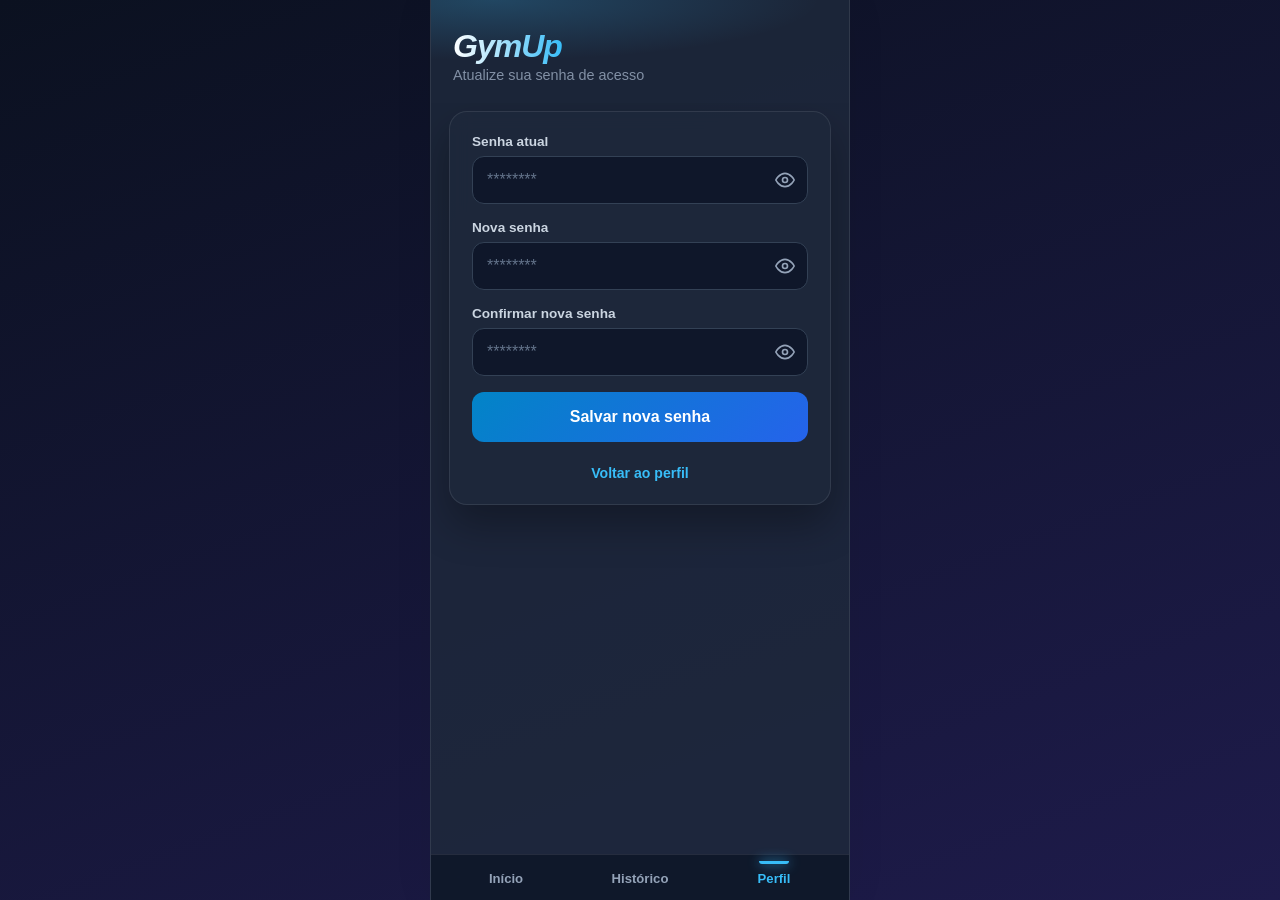
==== commit 150b56a4: "Eu estou fazendo a agenda 09 de DS aqui pelo repositório (tomara que não se importe). Estou com a pa" ====
--- a/alterarSenha.html
+++ b/alterarSenha.html
@@ -1,10 +1,11 @@
-﻿<!DOCTYPE html>
+<!DOCTYPE html>
 <html lang="pt-BR">
 
 <head>
     <meta charset="UTF-8">
     <meta name="viewport" content="width=device-width, initial-scale=1.0">
     <meta name="theme-color" content="#0f172a">
+    <meta name="mobile-web-app-capable" content="yes">
     <meta name="apple-mobile-web-app-capable" content="yes">
     <meta name="apple-mobile-web-app-status-bar-style" content="black-translucent">
     <link rel="apple-touch-icon" href="icon.png">
@@ -59,7 +60,12 @@
         if (status === "sucesso") mostrar("sucesso", "Senha alterada com sucesso!");
         else if (status === "senha_incorreta") mostrar("erro", "A senha atual está incorreta.");
         else if (status === "erro_coincidencia") mostrar("erro", "As novas senhas não coincidem.");
+        else if (status === "erro_senha_curta") mostrar("erro", "A nova senha deve ter pelo menos 6 caracteres.");
+        else if (status === "erro_senha_longa") mostrar("erro", "A nova senha é longa demais (máximo de 72 caracteres).");
+        else if (status === "erro_senha_igual") mostrar("erro", "A nova senha deve ser diferente da senha atual.");
+        else if (status === "erro_servidor") mostrar("erro", "Não foi possível alterar a senha. Tente novamente.");
     </script>
+    <script src="mostrar-senha.js"></script>
     <script src="pwa.js"></script>
 </body>
 
--- a/style.css
+++ b/style.css
@@ -1412,4 +1412,60 @@
 .search-card h4,
 .search-card strong {
     color: var(--texto) !important
+}
+
+/* ===== Correção: texto invisível nos campos (foco e preenchimento automático) ===== */
+:root {
+    color-scheme: dark;
+}
+
+.input-group input:focus,
+.input-group select:focus {
+    background: var(--superficie-2);
+    color: var(--texto);
+}
+
+.input-group input:-webkit-autofill,
+.input-group input:-webkit-autofill:hover,
+.input-group input:-webkit-autofill:focus,
+.input-group input:-webkit-autofill:active {
+    -webkit-text-fill-color: var(--texto);
+    caret-color: var(--texto);
+    -webkit-box-shadow: 0 0 0 1000px var(--superficie-2) inset;
+    box-shadow: 0 0 0 1000px var(--superficie-2) inset;
+    transition: background-color 9999s ease-out 0s;
+}
+
+/* ===== Botão de olho (mostrar/ocultar senha) ===== */
+.campo-senha {
+    position: relative;
+}
+
+.campo-senha input {
+    padding-right: 48px;
+}
+
+.campo-senha input::-ms-reveal {
+    display: none;
+    /* esconde o olho nativo do Edge, para não ficar dois */
+}
+
+.btn-olho {
+    position: absolute;
+    top: 0;
+    right: 0;
+    width: 46px;
+    height: 100%;
+    display: flex;
+    align-items: center;
+    justify-content: center;
+    background: none;
+    border: none;
+    border-radius: 0 12px 12px 0;
+    color: var(--texto-3);
+    cursor: pointer;
+}
+
+.btn-olho:hover {
+    color: var(--acento);
 }
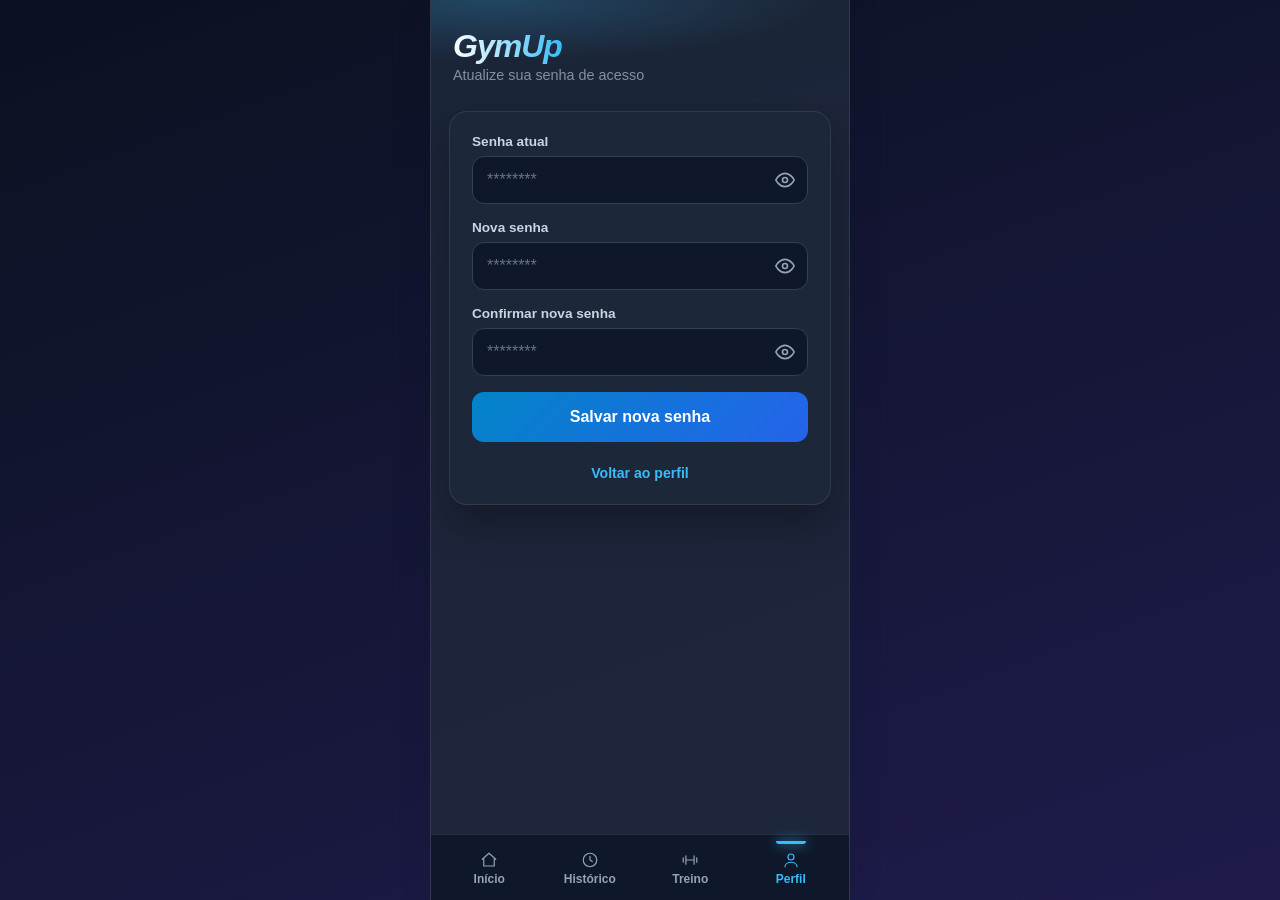
==== commit c85fea7f: "Pequenas modificações no menu de navegação do AlterarSenha.html" ====
--- a/alterarSenha.html
+++ b/alterarSenha.html
@@ -9,6 +9,7 @@
     <meta name="apple-mobile-web-app-capable" content="yes">
     <meta name="apple-mobile-web-app-status-bar-style" content="black-translucent">
     <link rel="apple-touch-icon" href="icon.png">
+    <link rel="manifest" href="manifest.json">
     <link rel="stylesheet" href="style.css">
     <title>GymUp - Alterar Senha</title>
 </head>
@@ -48,10 +49,36 @@
         </main>
 
         <nav class="bottom-nav">
-            <a href="index.html" class="nav-item">Início</a>
-            <a href="historico.html" class="nav-item">Histórico</a>
-            <a href="perfil.html" class="nav-item active">Perfil</a>
+            <a href="index.html" class="nav-item">
+                <svg viewBox="0 0 24 24" aria-hidden="true">
+                    <path d="M3 11l9-8 9 8" />
+                    <path d="M5 10v10h14V10" />
+                </svg>
+                <span>Início</span>
+            </a>
+            <a href="historico.html" class="nav-item">
+                <svg viewBox="0 0 24 24" aria-hidden="true">
+                    <circle cx="12" cy="12" r="9" />
+                    <path d="M12 7v5l3 2" />
+                </svg>
+                <span>Histórico</span>
+            </a>
+            <a href="treino.html" class="nav-item">
+                <svg viewBox="0 0 24 24" aria-hidden="true">
+                    <path d="M6.5 6.5v11M17.5 6.5v11M3 9v6M21 9v6M6.5 12h11" />
+                </svg>
+                <span>Treino</span>
+            </a>
+            <a href="perfil.html" class="nav-item active">
+                <svg viewBox="0 0 24 24" aria-hidden="true">
+                    <circle cx="12" cy="12" r="0" />
+                    <circle cx="12" cy="8" r="4" />
+                    <path d="M4 21c0-4 4-6 8-6s8 2 8 6" />
+                </svg>
+                <span>Perfil</span>
+            </a>
         </nav>
+
     </div>
     <script>
         const status = new URLSearchParams(window.location.search).get("status");
--- a/style.css
+++ b/style.css
@@ -509,6 +509,30 @@
     background: var(--marca)
 }
 
+.bottom-nav .nav-item {
+    display: flex;
+    flex-direction: column;
+    align-items: center;
+    justify-content: center;
+    gap: 3px;
+}
+
+.bottom-nav .nav-item svg {
+    width: 18px;
+    height: 18px;
+    fill: none;
+    stroke: currentColor;
+    stroke-width: 1.6;
+    stroke-linecap: round;
+    stroke-linejoin: round;
+}
+
+.bottom-nav .nav-item span {
+    font-size: 0.75rem;
+    font-weight: 600;
+}
+
+
 /* Histórico */
 .historico-item {
     border-bottom: 1px solid #edf2f7;
@@ -1468,4 +1492,359 @@
 
 .btn-olho:hover {
     color: var(--acento);
+}
+
+/* ===== Tela de carregamento (splash): cole no FINAL do style.css ===== */
+.splash {
+    position: fixed;
+    inset: 0;
+    z-index: 9999;
+    display: flex;
+    flex-direction: column;
+    align-items: center;
+    justify-content: center;
+    gap: 26px;
+    background:
+        radial-gradient(120% 90% at 15% 0%, rgba(56, 189, 248, .22), transparent 65%),
+        linear-gradient(160deg, var(--fundo) 0%, var(--fundo-2) 100%);
+    transition: opacity .45s ease, visibility .45s ease
+}
+
+.splash--out {
+    opacity: 0;
+    visibility: hidden
+}
+
+/* medidor de lotação: as barras enchem uma a uma */
+.splash__meter {
+    display: flex;
+    align-items: flex-end;
+    gap: 6px;
+    height: 64px;
+    filter: drop-shadow(0 0 8px rgba(56, 189, 248, .45))
+}
+
+.splash__bar {
+    width: 12px;
+    border-radius: 4px;
+    background: #334155;
+    position: relative;
+    overflow: hidden
+}
+
+.splash__bar:nth-child(1) {
+    height: 28%
+}
+
+.splash__bar:nth-child(2) {
+    height: 52%
+}
+
+.splash__bar:nth-child(3) {
+    height: 76%
+}
+
+.splash__bar:nth-child(4) {
+    height: 100%
+}
+
+.splash__bar::after {
+    content: "";
+    position: absolute;
+    inset: 0;
+    background: var(--acento);
+    transform: translateY(100%);
+    animation: splash-fill 1.6s ease-in-out infinite
+}
+
+.splash__bar:nth-child(2)::after {
+    animation-delay: .18s
+}
+
+.splash__bar:nth-child(3)::after {
+    animation-delay: .36s
+}
+
+.splash__bar:nth-child(4)::after {
+    animation-delay: .54s
+}
+
+@keyframes splash-fill {
+    0% {
+        transform: translateY(100%)
+    }
+
+    45%,
+    70% {
+        transform: translateY(0)
+    }
+
+    100% {
+        transform: translateY(100%)
+    }
+}
+
+/* mesmo estilo do "GymUp" do cabeçalho (.app-header h1) */
+.splash__logo {
+    font-size: 2rem;
+    font-weight: 800;
+    font-style: italic;
+    letter-spacing: -1px;
+    background: linear-gradient(90deg, #fff, var(--acento));
+    -webkit-background-clip: text;
+    background-clip: text;
+    color: transparent;
+    display: inline-block
+}
+
+@media(prefers-reduced-motion:reduce) {
+    .splash__bar::after {
+        animation: none;
+        transform: translateY(0)
+    }
+}
+
+/* ===== Layout da tela Treinos ===== */
+
+/* Só o que é específico da tela de treinos.
+     Tudo usa as variáveis do style.css (--acento, --borda, --texto-3...). */
+
+/* Gráfico da semana: mesma linguagem do medidor de lotação */
+.semana-topo {
+    display: flex;
+    justify-content: space-between;
+    align-items: baseline;
+    margin-bottom: 16px;
+}
+
+.semana-topo strong {
+    font-size: 2rem;
+    font-weight: 800;
+    letter-spacing: -1px;
+}
+
+.semana-topo strong small {
+    font-size: .9rem;
+    font-weight: 600;
+    color: var(--texto-3);
+    margin-left: 4px;
+    letter-spacing: 0;
+}
+
+.semana-topo span {
+    font-size: .82rem;
+    color: var(--texto-3);
+}
+
+.barras {
+    display: grid;
+    grid-template-columns: repeat(7, 1fr);
+    gap: 8px;
+    height: 104px;
+}
+
+.dia {
+    display: flex;
+    flex-direction: column;
+    align-items: center;
+    justify-content: flex-end;
+    gap: 8px;
+    height: 100%;
+}
+
+.dia .barra {
+    width: 100%;
+    max-width: 26px;
+    min-height: 6px;
+    border-radius: 4px;
+    background: #334155;
+}
+
+.dia.ativo .barra {
+    background: var(--acento);
+    box-shadow: 0 0 10px rgba(56, 189, 248, .5);
+}
+
+.dia label {
+    font-size: .72rem;
+    font-weight: 600;
+    color: var(--texto-3);
+}
+
+.dia.hoje label {
+    color: var(--acento);
+}
+
+.metricas {
+    display: grid;
+    grid-template-columns: repeat(3, 1fr);
+    gap: 10px;
+    margin-top: 12px;
+}
+
+.metrica {
+    background: var(--superficie);
+    border: 1px solid var(--borda);
+    border-radius: 16px;
+    padding: 14px 12px;
+    min-width: 0;
+}
+
+.metrica b {
+    display: block;
+    font-size: 1.05rem;
+    font-weight: 700;
+    white-space: nowrap;
+    overflow: hidden;
+    text-overflow: ellipsis;
+}
+
+.metrica span {
+    display: block;
+    font-size: .75rem;
+    color: var(--texto-3);
+    margin-top: 2px;
+}
+
+.secao-titulo {
+    font-size: 1.05rem;
+    font-weight: 700;
+    margin: 26px 0 12px;
+}
+
+/* Atalhos de duração */
+.atalhos {
+    display: flex;
+    gap: 8px;
+    flex-wrap: wrap;
+    margin-top: 10px;
+}
+
+.atalhos button {
+    min-height: 36px;
+    padding: 6px 14px;
+    border: 1px solid var(--borda-2);
+    border-radius: 20px;
+    background: var(--superficie-2);
+    color: var(--texto-2);
+    font-size: .85rem;
+    font-weight: 600;
+    cursor: pointer;
+    transition: background .2s, border-color .2s, color .2s;
+}
+
+.atalhos button:hover {
+    border-color: var(--acento);
+    color: var(--acento);
+}
+
+.atalhos button.marcado {
+    border-color: var(--acento);
+    background: rgba(56, 189, 248, .14);
+    color: var(--acento);
+}
+
+/* Badge de duração (mesmo formato do status-badge) */
+.status-badge.azul {
+    background: rgba(56, 189, 248, .14);
+    color: var(--acento);
+}
+
+.grupo-data {
+    font-size: .8rem;
+    font-weight: 600;
+    color: var(--texto-3);
+    margin: 0 0 4px;
+}
+
+.historico-item+.grupo-data {
+    margin-top: 16px;
+}
+
+.historico-hora {
+    font-variant-numeric: tabular-nums;
+}
+
+/* O botão de salvar fica separado do aviso */
+#formTreino .alerta-feedback {
+    margin-top: 4px;
+}
+
+/* Botões de excluir treino (usa as variáveis do style.css) */
+.historico-acoes {
+    display: flex;
+    justify-content: flex-end;
+    align-items: center;
+    gap: 8px;
+    margin-top: 10px;
+}
+
+.btn-mini {
+    min-height: 34px;
+    padding: 6px 14px;
+    border-radius: 8px;
+    border: 1px solid var(--borda-2);
+    background: transparent;
+    color: var(--texto-3);
+    font-size: .82rem;
+    font-weight: 600;
+    cursor: pointer;
+    transition: background .2s, border-color .2s, color .2s;
+}
+
+.btn-mini:disabled {
+    opacity: .5;
+    cursor: wait;
+}
+
+.btn-excluir:hover {
+    border-color: var(--alto);
+    color: var(--alto);
+    background: var(--alto-bg);
+}
+
+.btn-confirmar {
+    border-color: var(--alto);
+    background: var(--alto-bg);
+    color: var(--alto);
+}
+
+.btn-cancelar:hover {
+    color: var(--texto);
+    border-color: var(--texto-3);
+}
+
+.confirma {
+    display: none;
+    align-items: center;
+    gap: 8px;
+}
+
+.confirma span {
+    font-size: .82rem;
+    color: var(--texto-2);
+}
+
+.historico-item.confirmando .btn-excluir {
+    display: none;
+}
+
+.historico-item.confirmando .confirma {
+    display: flex;
+}
+
+/* Métricas: "mais frequentada" ocupa a linha inteira */
+.metricas {
+    grid-template-columns: 1fr 1fr;
+}
+
+.metrica:last-child {
+    grid-column: 1 / -1;
+}
+
+.metrica:last-child b {
+    white-space: normal;
+    overflow: visible;
+    text-overflow: clip;
+    line-height: 1.25;
 }
